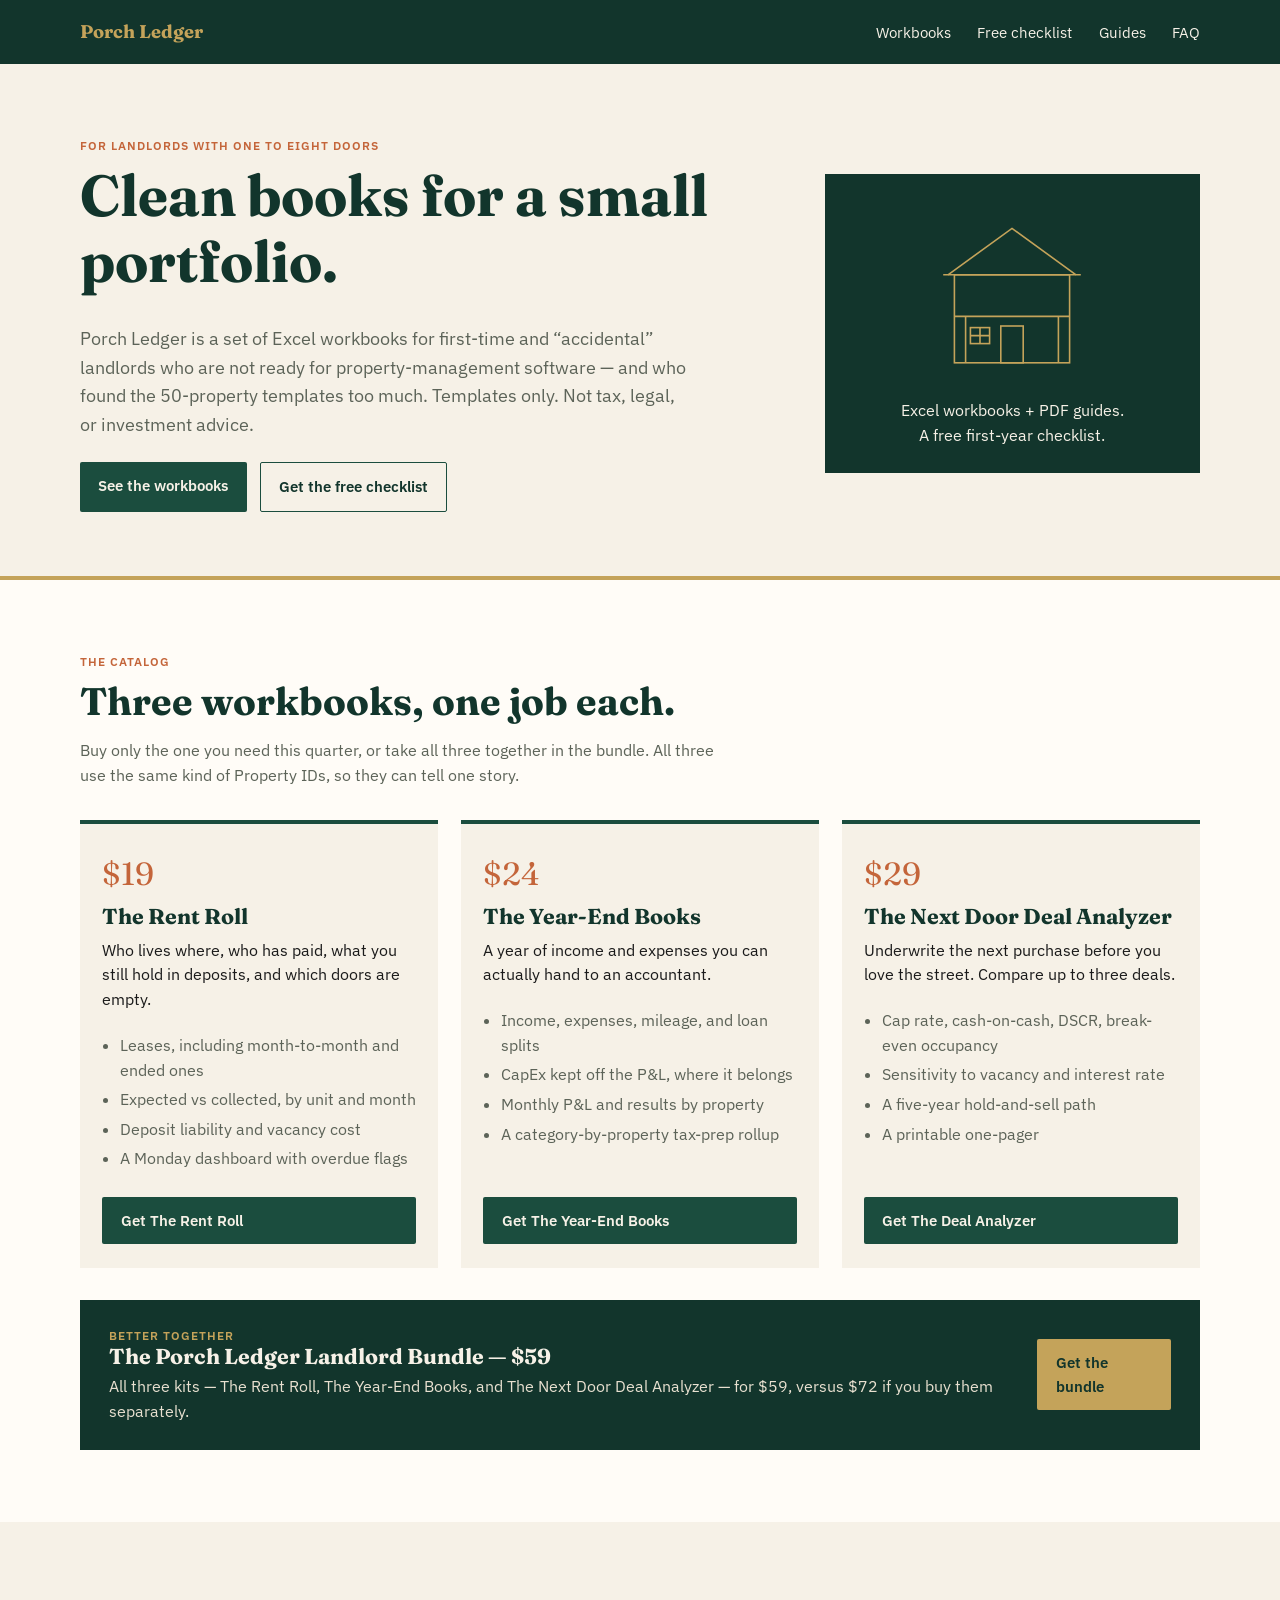
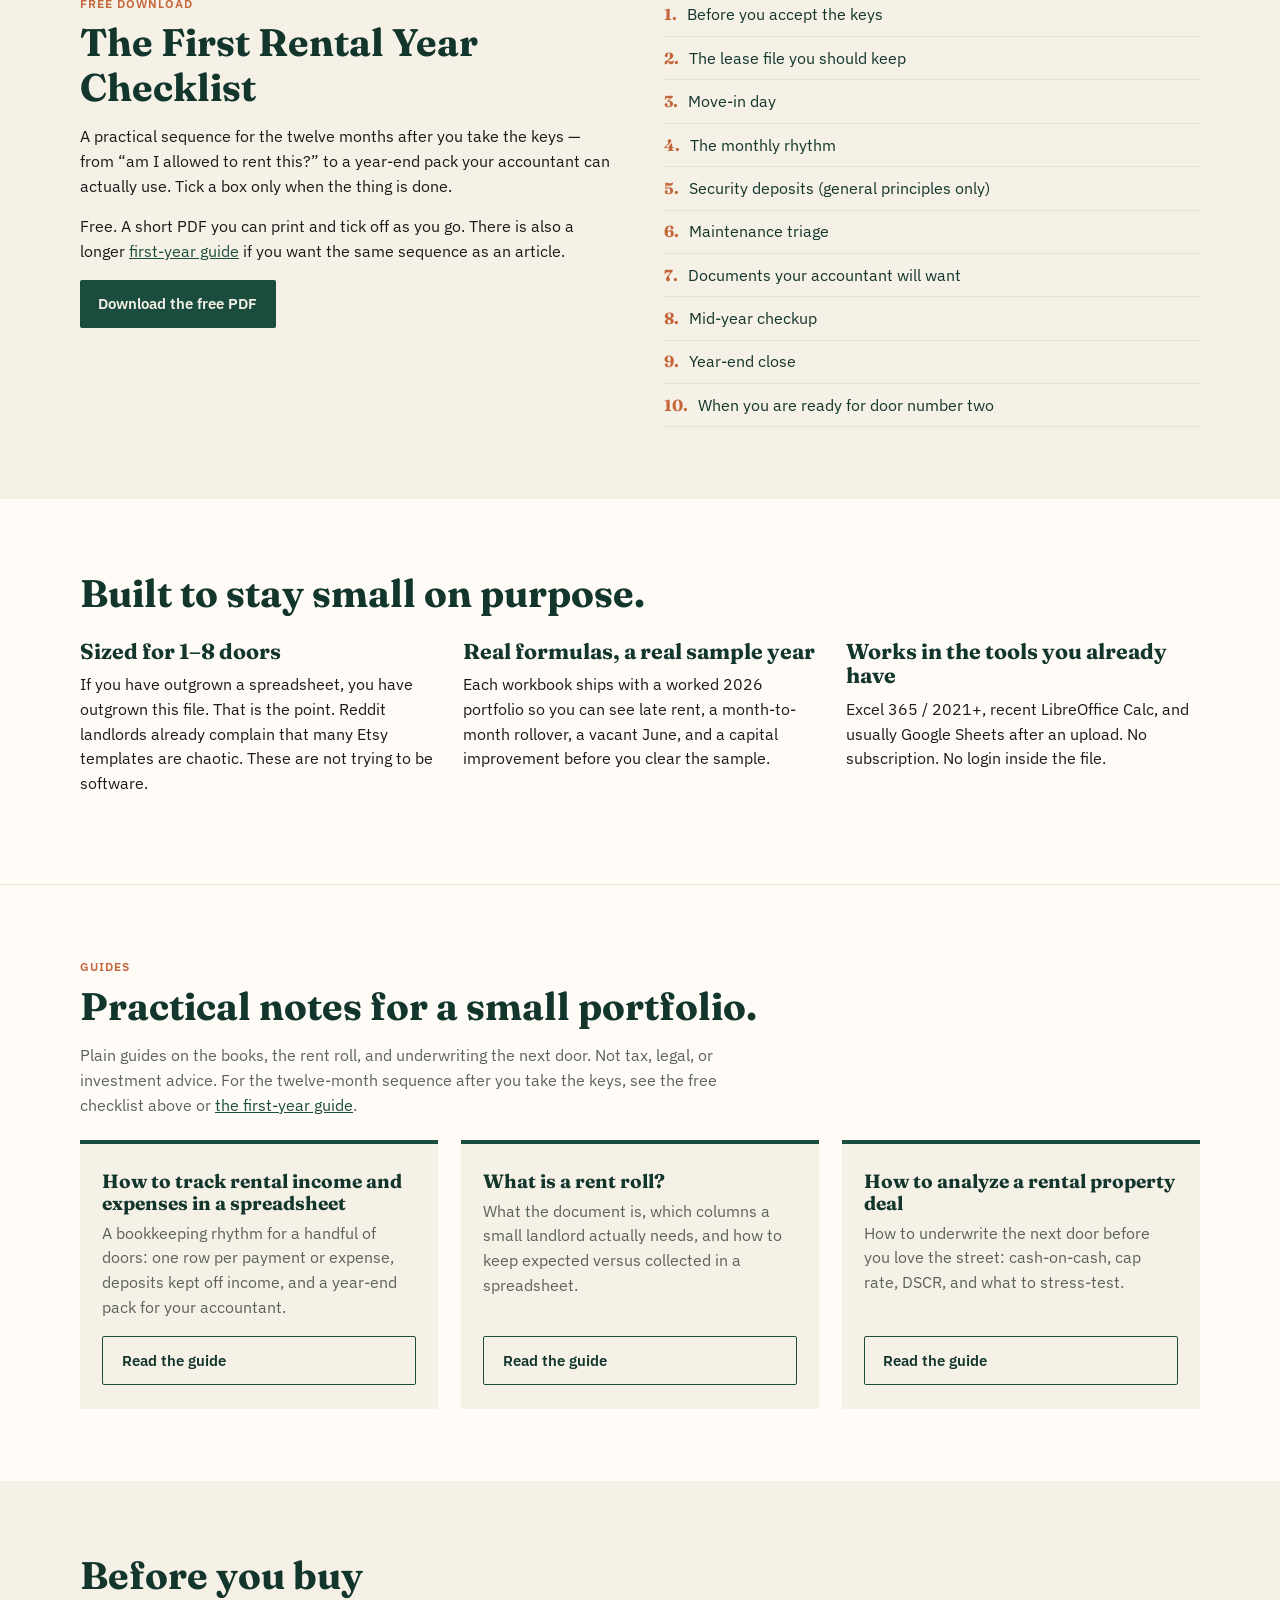
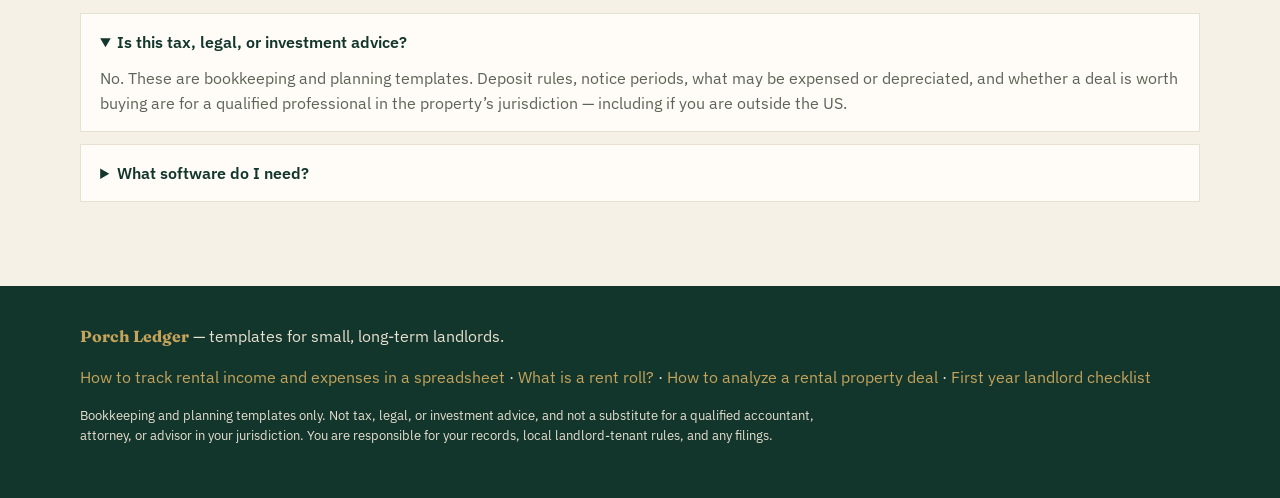
==== index.html @ 37c7e3b9 "Publish Porch Ledger landing site to GitHub Pages Static marketing site for the Gumroad Excel bookke" ====
<!DOCTYPE html>
<html lang="en">
<head>
  <meta charset="utf-8">
  <meta name="viewport" content="width=device-width, initial-scale=1">
  <!--
    Canonical, Open Graph, and JSON-LD URLs use
    https://davidcosmin42-stack.github.io/porch-ledger-site/
  -->
  <title>Porch Ledger — Clean books for landlords with one to eight doors</title>
  <meta name="description" content="Excel workbooks for small, long-term landlords: a rent roll, year-end books, and a deal analyzer, plus a free first-year checklist. Templates, not advice.">
  <link rel="canonical" href="https://davidcosmin42-stack.github.io/porch-ledger-site/">
  <meta property="og:site_name" content="Porch Ledger">
  <meta property="og:type" content="website">
  <meta property="og:title" content="Porch Ledger — Clean books for landlords with one to eight doors">
  <meta property="og:description" content="Excel workbooks for small, long-term landlords: a rent roll, year-end books, and a deal analyzer, plus a free first-year checklist. Templates, not advice.">
  <meta property="og:url" content="https://davidcosmin42-stack.github.io/porch-ledger-site/">
  <meta property="og:locale" content="en_US">
  <meta property="og:image" content="https://davidcosmin42-stack.github.io/porch-ledger-site/images/og-home.png">
  <meta property="og:image:width" content="1280">
  <meta property="og:image:height" content="720">
  <meta name="twitter:card" content="summary_large_image">
  <meta name="twitter:title" content="Porch Ledger — Clean books for landlords with one to eight doors">
  <meta name="twitter:description" content="Excel workbooks for small, long-term landlords: a rent roll, year-end books, and a deal analyzer, plus a free first-year checklist. Templates, not advice.">
  <meta name="twitter:image" content="https://davidcosmin42-stack.github.io/porch-ledger-site/images/og-home.png">
  <script type="application/ld+json">
{
  "@context": "https://schema.org",
  "@type": "WebSite",
  "name": "Porch Ledger",
  "url": "https://davidcosmin42-stack.github.io/porch-ledger-site/",
  "description": "Excel workbooks for small, long-term landlords: a rent roll, year-end books, and a deal analyzer, plus a free first-year checklist. Templates, not advice.",
  "publisher": {
    "@type": "Organization",
    "name": "Porch Ledger"
  }
}
  </script>
  <script type="application/ld+json">
{
  "@context": "https://schema.org",
  "@type": "Product",
  "name": "The Rent Roll — Tenant Ledger & Collections for Small Landlords",
  "description": "An Excel workbook for landlords with about one to eight long-term doors: who lives where, who has paid, what you still hold in deposits, and which doors are empty.",
  "brand": {
    "@type": "Brand",
    "name": "Porch Ledger"
  },
  "url": "https://davidcosmin.gumroad.com/l/rent-roll",
  "offers": {
    "@type": "Offer",
    "url": "https://davidcosmin.gumroad.com/l/rent-roll",
    "price": "19.00",
    "priceCurrency": "USD",
    "availability": "https://schema.org/InStock"
  }
}
  </script>
  <script type="application/ld+json">
{
  "@context": "https://schema.org",
  "@type": "Product",
  "name": "The Year-End Books — Rental Income, Expenses & Tax-Prep Rollup",
  "description": "An Excel workbook for a year of rental income and expenses, with a category-by-property rollup you can sit down with an accountant. A bookkeeping template, not a tax return.",
  "brand": {
    "@type": "Brand",
    "name": "Porch Ledger"
  },
  "url": "https://davidcosmin.gumroad.com/l/year-end-books",
  "offers": {
    "@type": "Offer",
    "url": "https://davidcosmin.gumroad.com/l/year-end-books",
    "price": "24.00",
    "priceCurrency": "USD",
    "availability": "https://schema.org/InStock"
  }
}
  </script>
  <script type="application/ld+json">
{
  "@context": "https://schema.org",
  "@type": "Product",
  "name": "The Next Door Deal Analyzer — Underwrite & Compare Rental Purchases",
  "description": "An Excel workbook that underwrites up to three long-term rental purchases side by side. It will not tell you to buy.",
  "brand": {
    "@type": "Brand",
    "name": "Porch Ledger"
  },
  "url": "https://davidcosmin.gumroad.com/l/deal-analyzer",
  "offers": {
    "@type": "Offer",
    "url": "https://davidcosmin.gumroad.com/l/deal-analyzer",
    "price": "29.00",
    "priceCurrency": "USD",
    "availability": "https://schema.org/InStock"
  }
}
  </script>
  <script type="application/ld+json">
{
  "@context": "https://schema.org",
  "@type": "Product",
  "name": "The Porch Ledger Landlord Bundle",
  "description": "All three Porch Ledger kits for small landlords in one download: The Rent Roll, The Year-End Books, and The Next Door Deal Analyzer. $72 bought separately, $59 together.",
  "brand": {
    "@type": "Brand",
    "name": "Porch Ledger"
  },
  "url": "https://davidcosmin.gumroad.com/l/rqykti",
  "offers": {
    "@type": "Offer",
    "url": "https://davidcosmin.gumroad.com/l/rqykti",
    "price": "59.00",
    "priceCurrency": "USD",
    "availability": "https://schema.org/InStock"
  }
}
  </script>
  <link rel="preconnect" href="https://fonts.googleapis.com">
  <link rel="preconnect" href="https://fonts.gstatic.com" crossorigin>
  <link href="https://fonts.googleapis.com/css2?family=Fraunces:ital,opsz,wght@0,9..144,500;0,9..144,700;1,9..144,500&family=IBM+Plex+Sans:wght@400;500;600&display=swap" rel="stylesheet">
  <link rel="stylesheet" href="styles.css">
</head>
<body>
  <header class="site-header">
    <div class="wrap">
      <a class="wordmark" href="#top">Porch Ledger</a>
      <nav>
        <a href="#workbooks">Workbooks</a>
        <a href="#checklist">Free checklist</a>
        <a href="#guides">Guides</a>
        <a href="#faq">FAQ</a>
      </nav>
    </div>
  </header>

  <main id="top">
    <section class="hero">
      <div class="wrap hero-grid">
        <div>
          <p class="kicker">For landlords with one to eight doors</p>
          <h1>Clean books for a small portfolio.</h1>
          <p class="lede">Porch Ledger is a set of Excel workbooks for first-time and “accidental” landlords who are not ready for property-management software — and who found the 50-property templates too much. Templates only. Not tax, legal, or investment advice.</p>
          <div class="hero-actions">
            <a class="btn primary" href="#workbooks">See the workbooks</a>
            <a class="btn ghost" href="#checklist">Get the free checklist</a>
          </div>
        </div>
        <aside class="hero-card" aria-hidden="true">
          <svg viewBox="0 0 200 220" class="house" fill="none" stroke="currentColor" stroke-width="2">
            <path d="M20 86 L100 28 L180 86"></path>
            <path d="M14 86 H186"></path>
            <rect x="28" y="86" width="144" height="110"></rect>
            <path d="M28 138 H172"></path>
            <path d="M42 138 V196"></path>
            <path d="M158 138 V196"></path>
            <rect x="86" y="150" width="28" height="46"></rect>
            <rect x="48" y="152" width="24" height="20"></rect>
            <path d="M60 152 V172 M48 162 H72"></path>
          </svg>
          <p>Excel workbooks + PDF guides.<br>A free first-year checklist.</p>
        </aside>
      </div>
    </section>

    <section id="workbooks" class="products">
      <div class="wrap">
        <p class="kicker">The catalog</p>
        <h2>Three workbooks, one job each.</h2>
        <p class="section-intro">Buy only the one you need this quarter, or take all three together in the bundle. All three use the same kind of Property IDs, so they can tell one story.</p>

        <div class="cards">
          <article class="card">
            <p class="price">$19</p>
            <h3>The Rent Roll</h3>
            <p>Who lives where, who has paid, what you still hold in deposits, and which doors are empty.</p>
            <ul>
              <li>Leases, including month-to-month and ended ones</li>
              <li>Expected vs collected, by unit and month</li>
              <li>Deposit liability and vacancy cost</li>
              <li>A Monday dashboard with overdue flags</li>
            </ul>
            <a class="btn primary" href="https://davidcosmin.gumroad.com/l/rent-roll">Get The Rent Roll</a>
          </article>

          <article class="card">
            <p class="price">$24</p>
            <h3>The Year-End Books</h3>
            <p>A year of income and expenses you can actually hand to an accountant.</p>
            <ul>
              <li>Income, expenses, mileage, and loan splits</li>
              <li>CapEx kept off the P&amp;L, where it belongs</li>
              <li>Monthly P&amp;L and results by property</li>
              <li>A category-by-property tax-prep rollup</li>
            </ul>
            <a class="btn primary" href="https://davidcosmin.gumroad.com/l/year-end-books">Get The Year-End Books</a>
          </article>

          <article class="card">
            <p class="price">$29</p>
            <h3>The Next Door Deal Analyzer</h3>
            <p>Underwrite the next purchase before you love the street. Compare up to three deals.</p>
            <ul>
              <li>Cap rate, cash-on-cash, DSCR, break-even occupancy</li>
              <li>Sensitivity to vacancy and interest rate</li>
              <li>A five-year hold-and-sell path</li>
              <li>A printable one-pager</li>
            </ul>
            <a class="btn primary" href="https://davidcosmin.gumroad.com/l/deal-analyzer">Get The Deal Analyzer</a>
          </article>
        </div>

        <div class="bundle">
          <div>
            <p class="kicker">Better together</p>
            <h3>The Porch Ledger Landlord Bundle — $59</h3>
            <p>All three kits — The Rent Roll, The Year-End Books, and The Next Door Deal Analyzer — for $59, versus $72 if you buy them separately.</p>
          </div>
          <a class="btn primary" href="https://davidcosmin.gumroad.com/l/rqykti">Get the bundle</a>
        </div>
      </div>
    </section>

    <section id="checklist" class="checklist">
      <div class="wrap split">
        <div>
          <p class="kicker">Free download</p>
          <h2>The First Rental Year Checklist</h2>
          <p>A practical sequence for the twelve months after you take the keys — from “am I allowed to rent this?” to a year-end pack your accountant can actually use. Tick a box only when the thing is done.</p>
          <p>Free. A short PDF you can print and tick off as you go. There is also a longer <a href="first-year-landlord-checklist.html">first-year guide</a> if you want the same sequence as an article.</p>
          <a class="btn primary" href="https://davidcosmin.gumroad.com/l/first-rental-year-checklist">Download the free PDF</a>
        </div>
        <ol class="toc">
          <li>Before you accept the keys</li>
          <li>The lease file you should keep</li>
          <li>Move-in day</li>
          <li>The monthly rhythm</li>
          <li>Security deposits (general principles only)</li>
          <li>Maintenance triage</li>
          <li>Documents your accountant will want</li>
          <li>Mid-year checkup</li>
          <li>Year-end close</li>
          <li>When you are ready for door number two</li>
        </ol>
      </div>
    </section>

    <section class="fit">
      <div class="wrap">
        <h2>Built to stay small on purpose.</h2>
        <div class="points">
          <div>
            <h3>Sized for 1–8 doors</h3>
            <p>If you have outgrown a spreadsheet, you have outgrown this file. That is the point. Reddit landlords already complain that many Etsy templates are chaotic. These are not trying to be software.</p>
          </div>
          <div>
            <h3>Real formulas, a real sample year</h3>
            <p>Each workbook ships with a worked 2026 portfolio so you can see late rent, a month-to-month rollover, a vacant June, and a capital improvement before you clear the sample.</p>
          </div>
          <div>
            <h3>Works in the tools you already have</h3>
            <p>Excel 365 / 2021+, recent LibreOffice Calc, and usually Google Sheets after an upload. No subscription. No login inside the file.</p>
          </div>
        </div>
      </div>
    </section>

    <section id="guides" class="guides">
      <div class="wrap">
        <p class="kicker">Guides</p>
        <h2>Practical notes for a small portfolio.</h2>
        <p class="section-intro">Plain guides on the books, the rent roll, and underwriting the next door. Not tax, legal, or investment advice. For the twelve-month sequence after you take the keys, see the free checklist above or <a href="first-year-landlord-checklist.html">the first-year guide</a>.</p>
        <div class="cards guide-cards">
          <article class="card">
            <h3>How to track rental income and expenses in a spreadsheet</h3>
            <p>A bookkeeping rhythm for a handful of doors: one row per payment or expense, deposits kept off income, and a year-end pack for your accountant.</p>
            <a class="btn ghost" href="how-to-track-rental-income-and-expenses-in-a-spreadsheet.html">Read the guide</a>
          </article>
          <article class="card">
            <h3>What is a rent roll?</h3>
            <p>What the document is, which columns a small landlord actually needs, and how to keep expected versus collected in a spreadsheet.</p>
            <a class="btn ghost" href="what-is-a-rent-roll.html">Read the guide</a>
          </article>
          <article class="card">
            <h3>How to analyze a rental property deal</h3>
            <p>How to underwrite the next door before you love the street: cash-on-cash, cap rate, DSCR, and what to stress-test.</p>
            <a class="btn ghost" href="how-to-analyze-a-rental-property-deal.html">Read the guide</a>
          </article>
        </div>
      </div>
    </section>

    <section id="faq" class="faq">
      <div class="wrap">
        <h2>Before you buy</h2>
        <details open>
          <summary>Is this tax, legal, or investment advice?</summary>
          <p>No. These are bookkeeping and planning templates. Deposit rules, notice periods, what may be expensed or depreciated, and whether a deal is worth buying are for a qualified professional in the property’s jurisdiction — including if you are outside the US.</p>
        </details>
        <details>
          <summary>What software do I need?</summary>
          <p>Microsoft Excel 365 or 2021+, or a recent LibreOffice Calc. Google Sheets usually works after you upload the file; re-check drop-downs and functions such as PMT after import. Number formats ship as US dollars — change them if you work in another currency.</p>
        </details>
      </div>
    </section>
  </main>

  <footer>
    <div class="wrap">
      <p><strong>Porch Ledger</strong> — templates for small, long-term landlords.</p>
      <p class="footer-links"><a href="how-to-track-rental-income-and-expenses-in-a-spreadsheet.html">How to track rental income and expenses in a spreadsheet</a> · <a href="what-is-a-rent-roll.html">What is a rent roll?</a> · <a href="how-to-analyze-a-rental-property-deal.html">How to analyze a rental property deal</a> · <a href="first-year-landlord-checklist.html">First year landlord checklist</a></p>
      <p class="fineprint">Bookkeeping and planning templates only. Not tax, legal, or investment advice, and not a substitute for a qualified accountant, attorney, or advisor in your jurisdiction. You are responsible for your records, local landlord-tenant rules, and any filings.</p>
    </div>
  </footer>
</body>
</html>
---- styles.css ----
:root {
  --forest-dark: #12352c;
  --forest: #1b4d3e;
  --forest-mid: #2a6b56;
  --cream: #f6f1e7;
  --cream-dark: #e8e0d0;
  --gold: #c4a35a;
  --terracotta: #c4653a;
  --ink: #1a1a1a;
  --muted: #5c6358;
  --white: #fffcf7;
}
* { box-sizing: border-box; }
html { scroll-behavior: smooth; }
body {
  margin: 0;
  font-family: "IBM Plex Sans", system-ui, sans-serif;
  color: var(--ink);
  background: var(--white);
  line-height: 1.55;
}
.wrap { width: min(1120px, calc(100% - 40px)); margin: 0 auto; }
h1, h2, h3 { font-family: Fraunces, Georgia, serif; font-weight: 700; color: var(--forest-dark); line-height: 1.15; }
h1 { font-size: clamp(2.4rem, 5vw, 3.6rem); margin: 0 0 0.5em; }
h2 { font-size: clamp(1.8rem, 3vw, 2.4rem); margin: 0 0 0.4em; }
h3 { font-size: 1.35rem; margin: 0 0 0.35em; }
p { margin: 0 0 1em; }
a { color: var(--forest); }
.kicker {
  font-size: 0.78rem;
  letter-spacing: 0.08em;
  text-transform: uppercase;
  color: var(--terracotta);
  font-weight: 600;
  margin-bottom: 0.6em;
}
.site-header {
  background: var(--forest-dark);
  color: var(--cream);
  position: sticky;
  top: 0;
  z-index: 10;
}
.site-header .wrap { display: flex; align-items: center; justify-content: space-between; height: 64px; }
.wordmark { color: var(--gold); text-decoration: none; font-family: Fraunces, Georgia, serif; font-weight: 700; font-size: 1.15rem; }
nav a { color: var(--cream); text-decoration: none; margin-left: 1.4rem; font-size: 0.95rem; }
nav a:hover { color: var(--gold); }
.hero { background: var(--cream); padding: 4.5rem 0 4rem; border-bottom: 4px solid var(--gold); }
.hero-grid { display: grid; grid-template-columns: 1.3fr 0.7fr; gap: 3rem; align-items: center; }
.lede { font-size: 1.15rem; color: var(--muted); max-width: 38rem; }
.hero-actions { display: flex; gap: 0.8rem; flex-wrap: wrap; margin-top: 1.5rem; }
.btn {
  display: inline-block;
  padding: 0.75rem 1.15rem;
  text-decoration: none;
  border-radius: 2px;
  font-weight: 600;
  font-size: 0.95rem;
}
.btn.primary { background: var(--forest); color: var(--cream); }
.btn.primary:hover { background: var(--forest-mid); }
.btn.ghost { background: transparent; color: var(--forest-dark); border: 1px solid var(--forest); }
.hero-card {
  background: var(--forest-dark);
  color: var(--gold);
  padding: 2rem 1.6rem 1.6rem;
  text-align: center;
  min-height: 280px;
}
.hero-card .house { width: 160px; height: 176px; color: var(--gold); margin: 0 auto 1rem; display: block; }
.hero-card p { color: var(--cream); margin: 0; }
.products { padding: 4.5rem 0; }
.section-intro { max-width: 40rem; color: var(--muted); margin-bottom: 2rem; }
.cards { display: grid; grid-template-columns: repeat(3, 1fr); gap: 1.4rem; }
.card {
  background: var(--cream);
  padding: 1.6rem 1.4rem 1.5rem;
  border-top: 4px solid var(--forest);
  display: flex;
  flex-direction: column;
}
.card .price { font-family: Fraunces, Georgia, serif; font-size: 2rem; color: var(--terracotta); margin: 0 0 0.2em; }
.card ul { padding-left: 1.1rem; margin: 0 0 1.3rem; color: var(--muted); flex: 1; }
.card li { margin: 0.3em 0; }
.bundle {
  margin-top: 2rem;
  background: var(--forest-dark);
  color: var(--cream);
  padding: 1.6rem 1.8rem;
  display: flex;
  justify-content: space-between;
  align-items: center;
  gap: 1.5rem;
}
.bundle h3 { color: var(--cream); margin-bottom: 0.2em; }
.bundle p { margin: 0; color: var(--cream-dark); }
.bundle .kicker { color: var(--gold); }
.bundle .btn.primary { background: var(--gold); color: var(--forest-dark); }
.checklist { background: var(--cream); padding: 4.5rem 0; }
.split { display: grid; grid-template-columns: 1fr 1fr; gap: 3rem; align-items: start; }
.toc { margin: 0; padding: 0; list-style: none; counter-reset: toc; }
.toc li { counter-increment: toc; padding: 0.55rem 0; border-bottom: 1px solid var(--cream-dark); color: var(--forest-dark); }
.toc li::before { content: counter(toc) "."; font-family: Fraunces, Georgia, serif; color: var(--terracotta); font-weight: 700; margin-right: 0.6rem; }
.fit { padding: 4.5rem 0; }
.points { display: grid; grid-template-columns: repeat(3, 1fr); gap: 1.8rem; margin-top: 1.5rem; }
.faq { background: var(--cream); padding: 4.5rem 0; }
details { background: var(--white); padding: 1rem 1.2rem; margin: 0.7rem 0; border: 1px solid var(--cream-dark); }
summary { cursor: pointer; font-weight: 600; color: var(--forest-dark); }
details p { margin: 0.7rem 0 0; color: var(--muted); }
footer { background: var(--forest-dark); color: var(--cream-dark); padding: 2.4rem 0; }
footer strong { color: var(--gold); font-family: Fraunces, Georgia, serif; }
.fineprint { font-size: 0.82rem; max-width: 46rem; }
code { font-size: 0.88em; }
@media (max-width: 860px) {
  .hero-grid, .cards, .split, .points, .bundle { grid-template-columns: 1fr; display: grid; }
  .bundle { display: grid; }
  nav { display: none; }
}

.guides { padding: 4.5rem 0 4.5rem; border-top: 1px solid var(--cream-dark); }
.guides .section-intro { margin-bottom: 1.4rem; }
footer a { color: var(--gold); text-decoration: none; }
footer a:hover { text-decoration: underline; }
.footer-links { margin: 0 0 1rem; }

/* Article pages */
.article-main { padding: 0 0 4.5rem; }
.article {
  width: min(720px, calc(100% - 40px));
  margin: 0 auto;
  padding: 3rem 0 0;
}
.article h2 { margin-top: 2.4rem; }
.article ol, .article ul { color: var(--muted); padding-left: 1.2rem; margin: 0 0 1.2rem; }
.article li { margin: 0.35em 0; }
.article .lede { max-width: none; }
.disclaimer {
  background: var(--cream);
  border-left: 4px solid var(--gold);
  padding: 1rem 1.2rem;
  margin: 0 0 2rem;
  color: var(--muted);
  font-size: 0.95rem;
}
.disclaimer p { margin: 0; }
.cta-box {
  background: var(--cream);
  border-top: 4px solid var(--forest);
  padding: 1.5rem 1.4rem 1.4rem;
  margin: 2.2rem 0;
}
.cta-box p:last-of-type { margin-bottom: 1rem; }
.crumbs { font-size: 0.9rem; color: var(--muted); margin-bottom: 1.2rem; }
.crumbs a { color: var(--forest); text-decoration: none; }
.crumbs a:hover { color: var(--forest-mid); }
.hero.article-hero { padding: 3.2rem 0 2.6rem; }
.hero.article-hero h1 { font-size: clamp(2rem, 4.2vw, 3rem); max-width: 22ch; }
.more-guides {
  margin: 2.4rem 0 0;
  padding-top: 1.6rem;
  border-top: 1px solid var(--cream-dark);
}
.more-guides ul { margin-bottom: 0; }
.guide-cards .card h3 { font-size: 1.2rem; }
.guide-cards .card p { color: var(--muted); flex: 1; }

.article table {
  width: 100%;
  border-collapse: collapse;
  margin: 0 0 1.4rem;
  font-size: 0.95rem;
}
.article th,
.article td {
  text-align: left;
  vertical-align: top;
  padding: 0.55rem 0.7rem 0.55rem 0;
  border-bottom: 1px solid var(--cream-dark);
}
.article th {
  font-family: "IBM Plex Sans", system-ui, sans-serif;
  font-weight: 600;
  color: var(--forest-dark);
  background: transparent;
}
.article td { color: var(--muted); }
.source-note {
  font-size: 0.88rem;
  color: var(--muted);
  margin: 0 0 1.8rem;
}
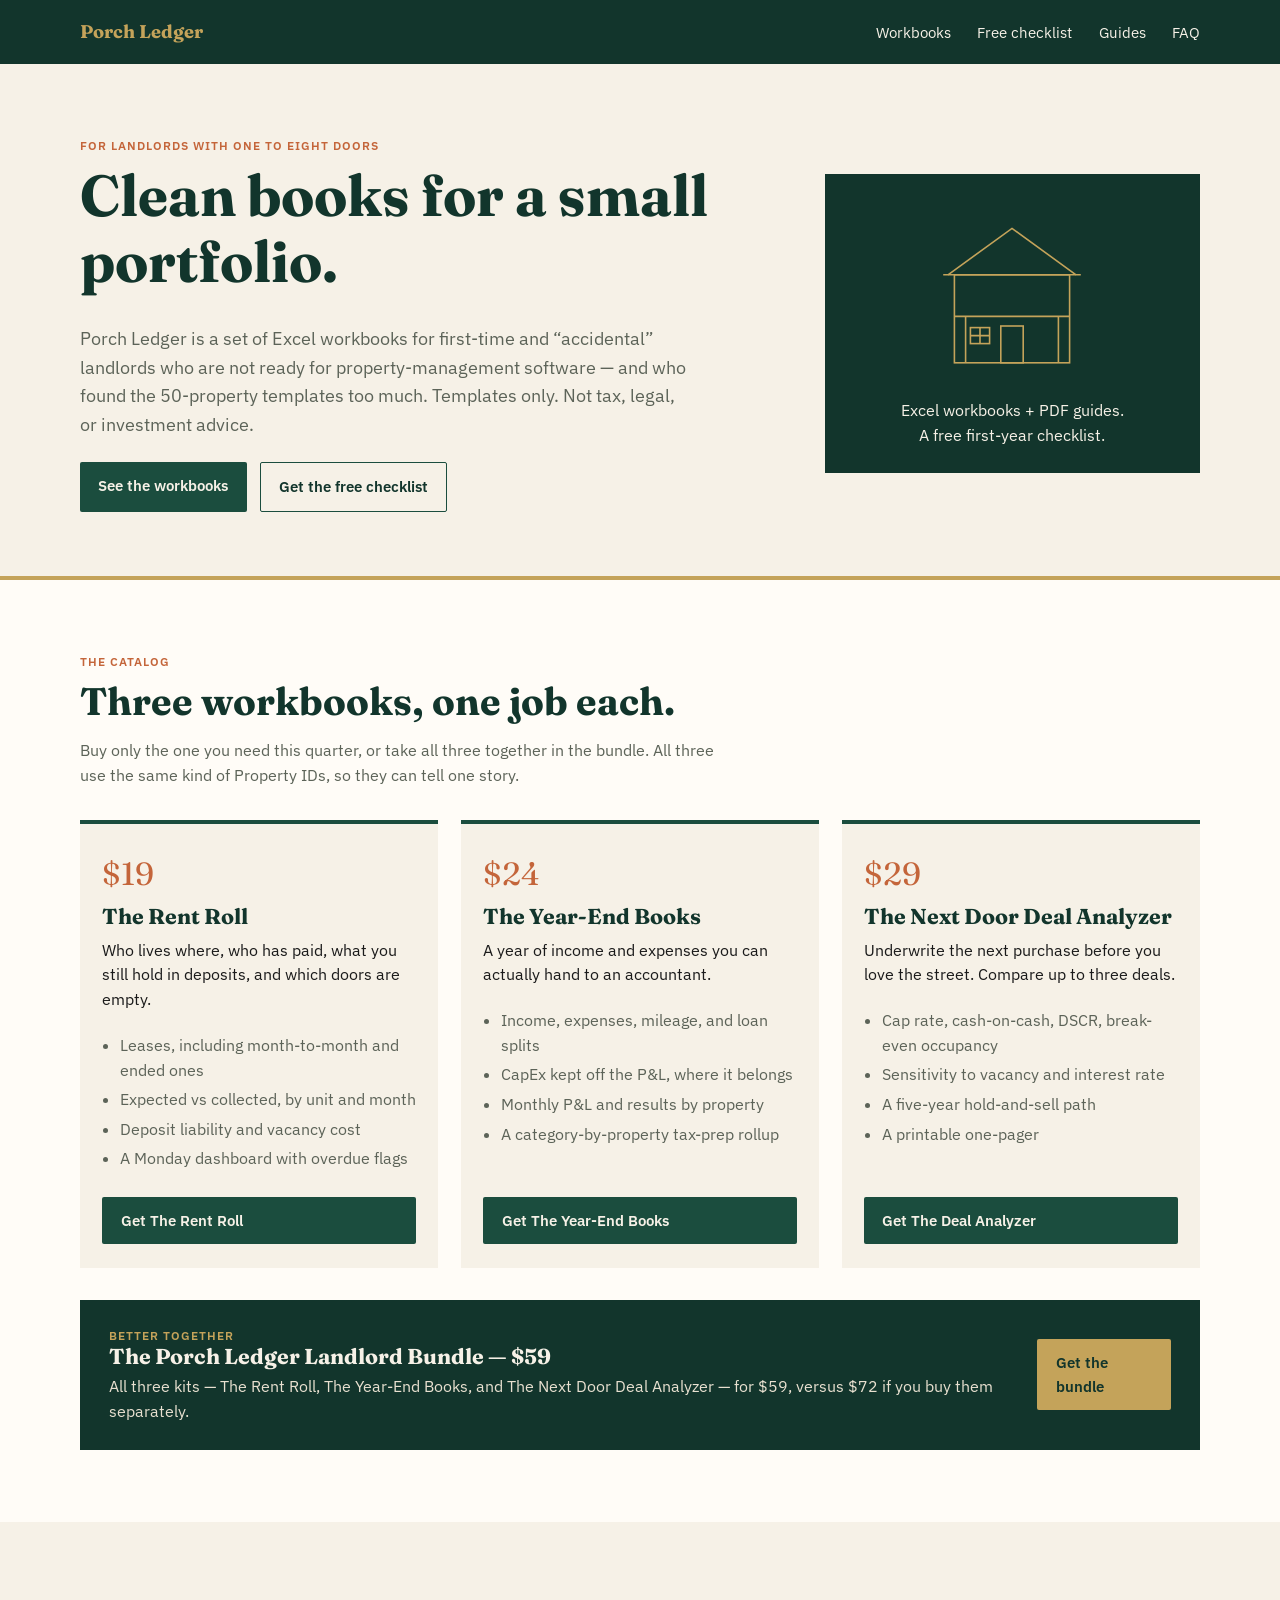
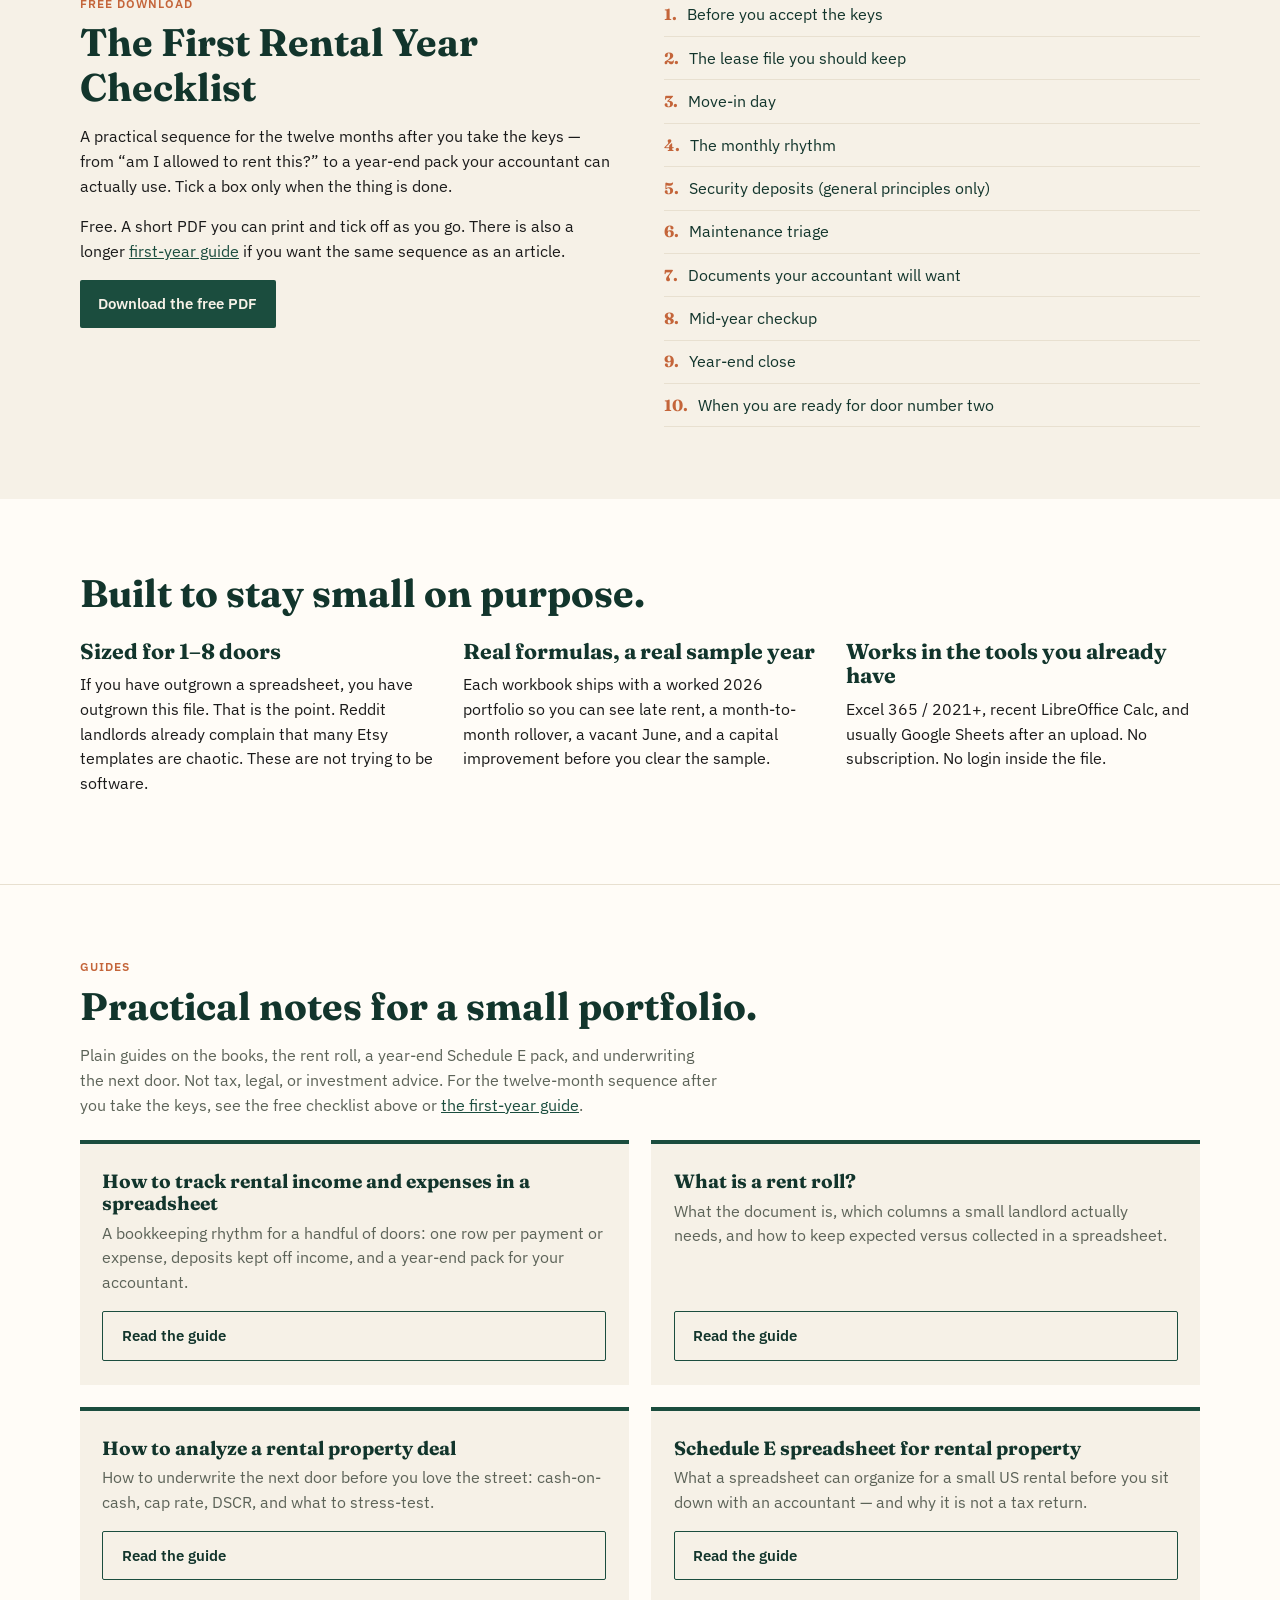
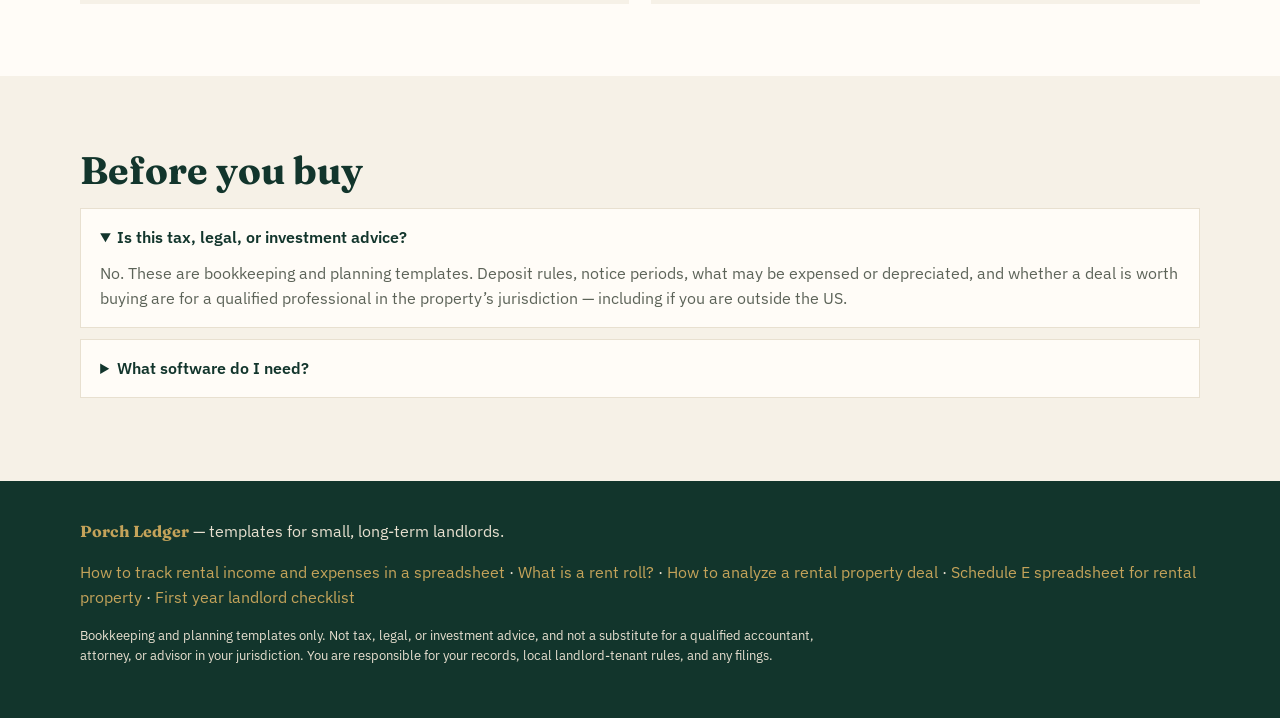
==== commit 1025c298: "Add a Schedule E spreadsheet guide for small landlords A carefully hedged bookkeeping article on org" ====
--- a/index.html
+++ b/index.html
@@ -1,6 +1,7 @@
 <!DOCTYPE html>
 <html lang="en">
 <head>
+  <meta name="google-site-verification" content="OvBjXTIjYKRdTr9oNtWzTO4wvoMO9-tBT4Y37EDi4e8" />
   <meta charset="utf-8">
   <meta name="viewport" content="width=device-width, initial-scale=1">
   <!--
@@ -36,23 +37,53 @@
   }
 }
   </script>
-  <script type="application/ld+json">
+    <script type="application/ld+json">
 {
   "@context": "https://schema.org",
   "@type": "Product",
   "name": "The Rent Roll — Tenant Ledger & Collections for Small Landlords",
   "description": "An Excel workbook for landlords with about one to eight long-term doors: who lives where, who has paid, what you still hold in deposits, and which doors are empty.",
+  "image": "https://davidcosmin42-stack.github.io/porch-ledger-site/images/og-rent-roll.png",
   "brand": {
     "@type": "Brand",
     "name": "Porch Ledger"
   },
+  "sku": "rent-roll",
   "url": "https://davidcosmin.gumroad.com/l/rent-roll",
   "offers": {
     "@type": "Offer",
     "url": "https://davidcosmin.gumroad.com/l/rent-roll",
     "price": "19.00",
     "priceCurrency": "USD",
-    "availability": "https://schema.org/InStock"
+    "availability": "https://schema.org/InStock",
+    "itemCondition": "https://schema.org/NewCondition",
+    "shippingDetails": {
+      "@type": "OfferShippingDetails",
+      "shippingRate": {
+        "@type": "MonetaryAmount",
+        "value": "0",
+        "currency": "USD"
+      },
+      "shippingDestination": {
+        "@type": "DefinedRegion",
+        "addressCountry": "US"
+      },
+      "deliveryTime": {
+        "@type": "ShippingDeliveryTime",
+        "handlingTime": {
+          "@type": "QuantitativeValue",
+          "minValue": 0,
+          "maxValue": 0,
+          "unitCode": "DAY"
+        },
+        "transitTime": {
+          "@type": "QuantitativeValue",
+          "minValue": 0,
+          "maxValue": 0,
+          "unitCode": "DAY"
+        }
+      }
+    }
   }
 }
   </script>
@@ -62,17 +93,47 @@
   "@type": "Product",
   "name": "The Year-End Books — Rental Income, Expenses & Tax-Prep Rollup",
   "description": "An Excel workbook for a year of rental income and expenses, with a category-by-property rollup you can sit down with an accountant. A bookkeeping template, not a tax return.",
+  "image": "https://davidcosmin42-stack.github.io/porch-ledger-site/images/og-income-expenses.png",
   "brand": {
     "@type": "Brand",
     "name": "Porch Ledger"
   },
+  "sku": "year-end-books",
   "url": "https://davidcosmin.gumroad.com/l/year-end-books",
   "offers": {
     "@type": "Offer",
     "url": "https://davidcosmin.gumroad.com/l/year-end-books",
     "price": "24.00",
     "priceCurrency": "USD",
-    "availability": "https://schema.org/InStock"
+    "availability": "https://schema.org/InStock",
+    "itemCondition": "https://schema.org/NewCondition",
+    "shippingDetails": {
+      "@type": "OfferShippingDetails",
+      "shippingRate": {
+        "@type": "MonetaryAmount",
+        "value": "0",
+        "currency": "USD"
+      },
+      "shippingDestination": {
+        "@type": "DefinedRegion",
+        "addressCountry": "US"
+      },
+      "deliveryTime": {
+        "@type": "ShippingDeliveryTime",
+        "handlingTime": {
+          "@type": "QuantitativeValue",
+          "minValue": 0,
+          "maxValue": 0,
+          "unitCode": "DAY"
+        },
+        "transitTime": {
+          "@type": "QuantitativeValue",
+          "minValue": 0,
+          "maxValue": 0,
+          "unitCode": "DAY"
+        }
+      }
+    }
   }
 }
   </script>
@@ -82,17 +143,47 @@
   "@type": "Product",
   "name": "The Next Door Deal Analyzer — Underwrite & Compare Rental Purchases",
   "description": "An Excel workbook that underwrites up to three long-term rental purchases side by side. It will not tell you to buy.",
+  "image": "https://davidcosmin42-stack.github.io/porch-ledger-site/images/og-deal-analyzer.png",
   "brand": {
     "@type": "Brand",
     "name": "Porch Ledger"
   },
+  "sku": "deal-analyzer",
   "url": "https://davidcosmin.gumroad.com/l/deal-analyzer",
   "offers": {
     "@type": "Offer",
     "url": "https://davidcosmin.gumroad.com/l/deal-analyzer",
     "price": "29.00",
     "priceCurrency": "USD",
-    "availability": "https://schema.org/InStock"
+    "availability": "https://schema.org/InStock",
+    "itemCondition": "https://schema.org/NewCondition",
+    "shippingDetails": {
+      "@type": "OfferShippingDetails",
+      "shippingRate": {
+        "@type": "MonetaryAmount",
+        "value": "0",
+        "currency": "USD"
+      },
+      "shippingDestination": {
+        "@type": "DefinedRegion",
+        "addressCountry": "US"
+      },
+      "deliveryTime": {
+        "@type": "ShippingDeliveryTime",
+        "handlingTime": {
+          "@type": "QuantitativeValue",
+          "minValue": 0,
+          "maxValue": 0,
+          "unitCode": "DAY"
+        },
+        "transitTime": {
+          "@type": "QuantitativeValue",
+          "minValue": 0,
+          "maxValue": 0,
+          "unitCode": "DAY"
+        }
+      }
+    }
   }
 }
   </script>
@@ -102,21 +193,51 @@
   "@type": "Product",
   "name": "The Porch Ledger Landlord Bundle",
   "description": "All three Porch Ledger kits for small landlords in one download: The Rent Roll, The Year-End Books, and The Next Door Deal Analyzer. $72 bought separately, $59 together.",
+  "image": "https://davidcosmin42-stack.github.io/porch-ledger-site/images/og-home.png",
   "brand": {
     "@type": "Brand",
     "name": "Porch Ledger"
   },
+  "sku": "rqykti",
   "url": "https://davidcosmin.gumroad.com/l/rqykti",
   "offers": {
     "@type": "Offer",
     "url": "https://davidcosmin.gumroad.com/l/rqykti",
     "price": "59.00",
     "priceCurrency": "USD",
-    "availability": "https://schema.org/InStock"
+    "availability": "https://schema.org/InStock",
+    "itemCondition": "https://schema.org/NewCondition",
+    "shippingDetails": {
+      "@type": "OfferShippingDetails",
+      "shippingRate": {
+        "@type": "MonetaryAmount",
+        "value": "0",
+        "currency": "USD"
+      },
+      "shippingDestination": {
+        "@type": "DefinedRegion",
+        "addressCountry": "US"
+      },
+      "deliveryTime": {
+        "@type": "ShippingDeliveryTime",
+        "handlingTime": {
+          "@type": "QuantitativeValue",
+          "minValue": 0,
+          "maxValue": 0,
+          "unitCode": "DAY"
+        },
+        "transitTime": {
+          "@type": "QuantitativeValue",
+          "minValue": 0,
+          "maxValue": 0,
+          "unitCode": "DAY"
+        }
+      }
+    }
   }
 }
   </script>
-  <link rel="preconnect" href="https://fonts.googleapis.com">
+<link rel="preconnect" href="https://fonts.googleapis.com">
   <link rel="preconnect" href="https://fonts.gstatic.com" crossorigin>
   <link href="https://fonts.googleapis.com/css2?family=Fraunces:ital,opsz,wght@0,9..144,500;0,9..144,700;1,9..144,500&family=IBM+Plex+Sans:wght@400;500;600&display=swap" rel="stylesheet">
   <link rel="stylesheet" href="styles.css">
@@ -269,7 +390,7 @@
       <div class="wrap">
         <p class="kicker">Guides</p>
         <h2>Practical notes for a small portfolio.</h2>
-        <p class="section-intro">Plain guides on the books, the rent roll, and underwriting the next door. Not tax, legal, or investment advice. For the twelve-month sequence after you take the keys, see the free checklist above or <a href="first-year-landlord-checklist.html">the first-year guide</a>.</p>
+        <p class="section-intro">Plain guides on the books, the rent roll, a year-end Schedule E pack, and underwriting the next door. Not tax, legal, or investment advice. For the twelve-month sequence after you take the keys, see the free checklist above or <a href="first-year-landlord-checklist.html">the first-year guide</a>.</p>
         <div class="cards guide-cards">
           <article class="card">
             <h3>How to track rental income and expenses in a spreadsheet</h3>
@@ -285,6 +406,11 @@
             <h3>How to analyze a rental property deal</h3>
             <p>How to underwrite the next door before you love the street: cash-on-cash, cap rate, DSCR, and what to stress-test.</p>
             <a class="btn ghost" href="how-to-analyze-a-rental-property-deal.html">Read the guide</a>
+          </article>
+          <article class="card">
+            <h3>Schedule E spreadsheet for rental property</h3>
+            <p>What a spreadsheet can organize for a small US rental before you sit down with an accountant — and why it is not a tax return.</p>
+            <a class="btn ghost" href="schedule-e-spreadsheet-for-rental-property.html">Read the guide</a>
           </article>
         </div>
       </div>
@@ -308,7 +434,7 @@
   <footer>
     <div class="wrap">
       <p><strong>Porch Ledger</strong> — templates for small, long-term landlords.</p>
-      <p class="footer-links"><a href="how-to-track-rental-income-and-expenses-in-a-spreadsheet.html">How to track rental income and expenses in a spreadsheet</a> · <a href="what-is-a-rent-roll.html">What is a rent roll?</a> · <a href="how-to-analyze-a-rental-property-deal.html">How to analyze a rental property deal</a> · <a href="first-year-landlord-checklist.html">First year landlord checklist</a></p>
+      <p class="footer-links"><a href="how-to-track-rental-income-and-expenses-in-a-spreadsheet.html">How to track rental income and expenses in a spreadsheet</a> · <a href="what-is-a-rent-roll.html">What is a rent roll?</a> · <a href="how-to-analyze-a-rental-property-deal.html">How to analyze a rental property deal</a> · <a href="schedule-e-spreadsheet-for-rental-property.html">Schedule E spreadsheet for rental property</a> · <a href="first-year-landlord-checklist.html">First year landlord checklist</a></p>
       <p class="fineprint">Bookkeeping and planning templates only. Not tax, legal, or investment advice, and not a substitute for a qualified accountant, attorney, or advisor in your jurisdiction. You are responsible for your records, local landlord-tenant rules, and any filings.</p>
     </div>
   </footer>
--- a/styles.css
+++ b/styles.css
@@ -161,6 +161,7 @@
   border-top: 1px solid var(--cream-dark);
 }
 .more-guides ul { margin-bottom: 0; }
+.guide-cards { grid-template-columns: repeat(2, 1fr); }
 .guide-cards .card h3 { font-size: 1.2rem; }
 .guide-cards .card p { color: var(--muted); flex: 1; }
 
